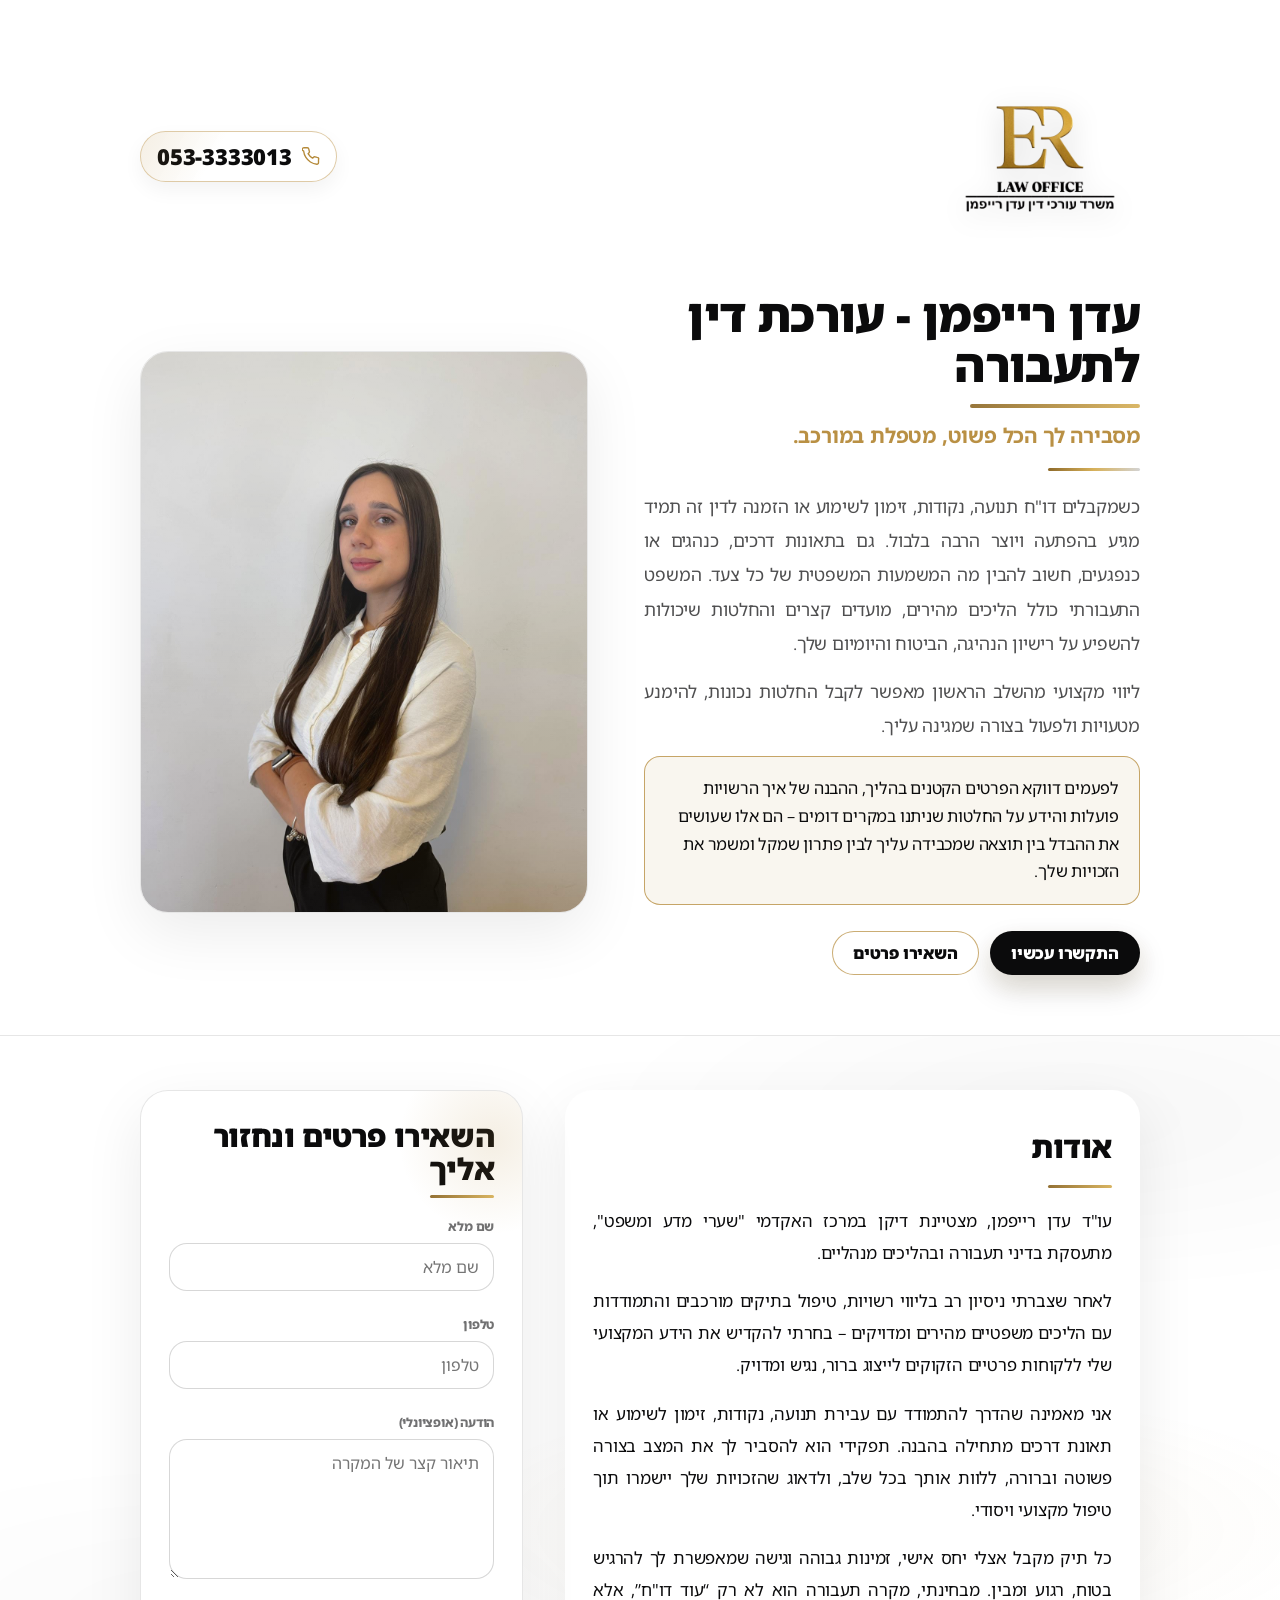
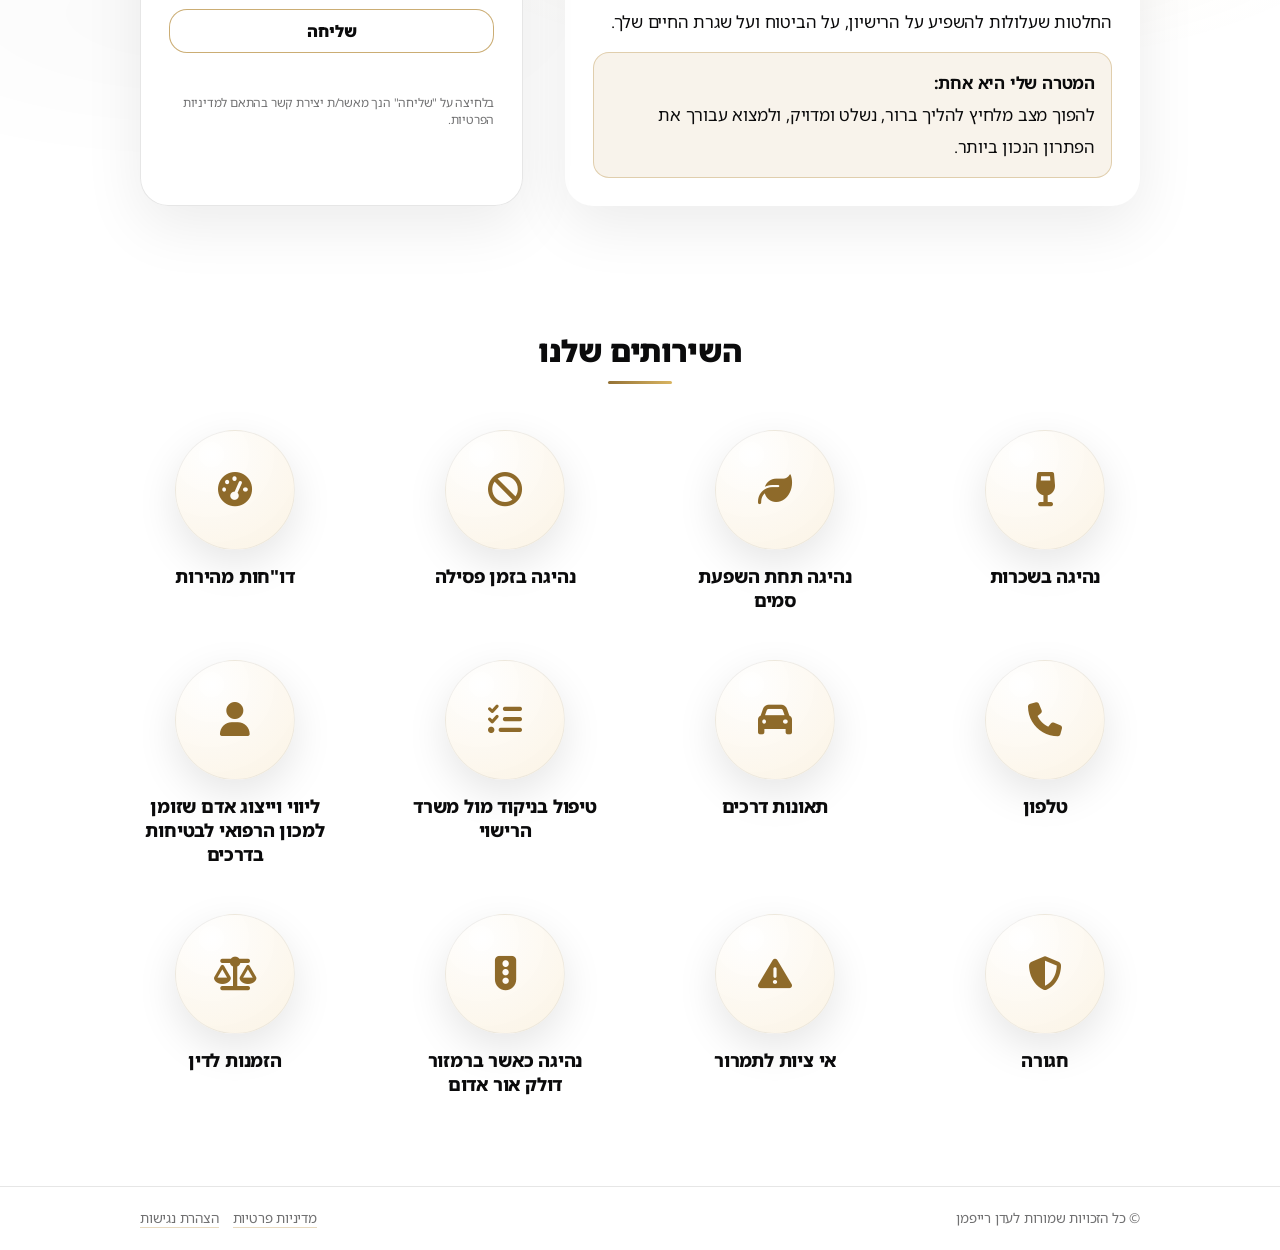
==== index.html @ 99b21a5d "website" ====
<!doctype html>
<html lang="he" dir="rtl">
<head>
  <meta charset="UTF-8" />
  <meta name="viewport" content="width=device-width, initial-scale=1.0" />
  <title>עדן רייפמן | עורכת דין לתעבורה</title>
  <meta name="description" content="עדן רייפמן – עורכת דין לתעבורה. מסבירה לך הכל פשוט, מטפלת במורכב." />

  <link rel="preconnect" href="https://fonts.googleapis.com">
  <link rel="preconnect" href="https://fonts.gstatic.com" crossorigin>
  <link href="https://fonts.googleapis.com/css2?family=Noto+Sans+Hebrew:wght@300;400;500;600;700;800;900&display=swap" rel="stylesheet">

  <!-- Font Awesome לאייקונים -->
  <link rel="stylesheet"
        href="https://cdnjs.cloudflare.com/ajax/libs/font-awesome/6.5.2/css/all.min.css"
        crossorigin="anonymous" referrerpolicy="no-referrer" />

  <link rel="stylesheet" href="style.css" />
</head>

<body>
<main>

  <!-- HERO -->
  <section class="hero">
    <div class="container">

      <!-- TOP LINE INSIDE HERO -->
      <div class="hero-top">

        <!-- Phone (Right) -->
        <a class="phone-pill" href="tel:0533333013" aria-label="התקשרו עכשיו 053-3333013">
          <span class="phone-icon" aria-hidden="true">
            <svg width="18" height="18" viewBox="0 0 24 24" fill="none">
              <path d="M22 16.92V21a2 2 0 0 1-2.18 2
              19.86 19.86 0 0 1-8.63-3.07
              19.5 19.5 0 0 1-6-6
              19.86 19.86 0 0 1-3.07-8.67
              A2 2 0 0 1 3 1h4.09
              a2 2 0 0 1 2 1.72
              12.84 12.84 0 0 0 .7 2.81
              a2 2 0 0 1-.45 2.11L8.09 8.91
              a16 16 0 0 0 6 6
              l1.27-1.27
              a2 2 0 0 1 2.11-.45
              12.84 12.84 0 0 0 2.81.7
              A2 2 0 0 1 22 16.92z"
              stroke="currentColor"
              stroke-width="1.8"
              stroke-linecap="round"
              stroke-linejoin="round"/>
            </svg>
          </span>
          <span class="phone-number">053-3333013</span>
        </a>

        <!-- Logo (Left) -->
        <img class="logo" src="images/LOGO_noBG.png" alt="עדן רייפמן - עורכת דין לתעבורה" />
      </div>

      <div class="hero-inner">

        <div class="hero-image">
          <img src="images/EDEN.jpeg" alt="עדן רייפמן עורכת דין לתעבורה" />
        </div>

        <div class="hero-content">
          <h1 class="hero-title">עדן רייפמן - עורכת דין לתעבורה</h1>
          <p class="hero-subtitle">מסבירה לך הכל פשוט, מטפלת במורכב.</p>

          <div class="hero-line" aria-hidden="true"></div>

          <div class="hero-text">
            <p>
              כשמקבלים דו"ח תנועה, נקודות, זימון לשימוע או הזמנה לדין זה תמיד מגיע בהפתעה ויוצר הרבה בלבול. גם בתאונות דרכים, כנהגים או כנפגעים, חשוב להבין מה המשמעות המשפטית של כל צעד.
              המשפט התעבורתי כולל הליכים מהירים, מועדים קצרים והחלטות שיכולות להשפיע על רישיון הנהיגה, הביטוח והיומיום שלך.
            </p>
            <p>
              ליווי מקצועי מהשלב הראשון מאפשר לקבל החלטות נכונות, להימנע מטעויות ולפעול בצורה שמגינה עליך.
            </p>
          </div>

          <div class="highlight-box">
            לפעמים דווקא הפרטים הקטנים בהליך, ההבנה של איך הרשויות פועלות
            והידע על החלטות שניתנו במקרים דומים – הם אלו שעושים את ההבדל בין
            תוצאה שמכבידה עליך לבין פתרון שמקל ומשמר את הזכויות שלך.
          </div>

          <div class="hero-actions">
            <a class="btn btn-primary" href="tel:0533333013">התקשרו עכשיו</a>
            <a class="btn btn-outline" href="#contact">השאירו פרטים</a>
          </div>
        </div>

      </div>
    </div>
  </section>

  <!-- CONTACT + ABOUT -->
  <section id="contact" class="contact">
    <div class="container contact-inner">

      <div class="about-box">
        <h2 class="section-title">אודות</h2>

        <p>
          עו"ד עדן רייפמן, מצטיינת דיקן במרכז האקדמי "שערי מדע ומשפט",
          מתעסקת בדיני תעבורה ובהליכים מנהליים.
        </p>

        <p>
          לאחר שצברתי ניסיון רב בליווי רשויות, טיפול בתיקים מורכבים והתמודדות
          עם הליכים משפטיים מהירים ומדויקים – בחרתי להקדיש את הידע המקצועי שלי
          ללקוחות פרטיים הזקוקים לייצוג ברור, נגיש ומדויק.
        </p>

        <p>
          אני מאמינה שהדרך להתמודד עם עבירת תנועה, נקודות, זימון לשימוע או תאונת דרכים
          מתחילה בהבנה. תפקידי הוא להסביר לך את המצב בצורה פשוטה וברורה, ללוות אותך בכל שלב,
          ולדאוג שהזכויות שלך יישמרו תוך טיפול מקצועי ויסודי.
        </p>

        <p>
          כל תיק מקבל אצלי יחס אישי, זמינות גבוהה וגישה שמאפשרת לך להרגיש בטוח, רגוע ומבין.
          מבחינתי, מקרה תעבורה הוא לא רק “עוד דו"ח”, אלא החלטות שעלולות להשפיע על הרישיון,
          על הביטוח ועל שגרת החיים שלך.
        </p>

        <div class="about-focus">
          <strong>המטרה שלי היא אחת:</strong><br>
          להפוך מצב מלחיץ להליך ברור, נשלט ומדויק, ולמצוא עבורך את הפתרון הנכון ביותר.
        </div>
      </div>

      <div class="contact-card">
        <h3 class="contact-title">השאירו פרטים ונחזור אליך</h3>

        <form class="contact-form"
              action="https://formsubmit.co/edenr.lawyers@gmail.com"
              method="POST">

          <!-- FormSubmit settings -->
          <input type="hidden" name="_subject" value="פנייה חדשה מהאתר – עדן רייפמן">
          <input type="hidden" name="_captcha" value="false">
          <input type="hidden" name="_template" value="table">
          <input type="hidden" name="_next" value="thank-you.html">

          <label class="field">
            <span>שם מלא</span>
            <input type="text" name="name" placeholder="שם מלא" required>
          </label>

          <label class="field">
            <span>טלפון</span>
            <input type="tel" name="phone" placeholder="טלפון" required>
          </label>

          <label class="field">
            <span>הודעה (אופציונלי)</span>
            <textarea name="message" placeholder="תיאור קצר של המקרה"></textarea>
          </label>

          <button class="btn btn-outline btn-block" type="submit">שליחה</button>

          <p class="fine-print">
            בלחיצה על "שליחה" הנך מאשר/ת יצירת קשר בהתאם למדיניות הפרטיות.
          </p>
        </form>
      </div>

    </div>
  </section>

  <!-- SERVICES -->
  <section class="services" id="services">
    <div class="container">
      <h2 class="section-title services-title">השירותים שלנו</h2>

      <div class="services-grid">

        <article class="service-card">
          <div class="service-icon">
            <i class="fa-solid fa-wine-glass"></i>
          </div>
          <h3>נהיגה בשכרות</h3>
        </article>

        <article class="service-card">
          <div class="service-icon">
            <i class="fa-solid fa-leaf"></i>
          </div>
          <h3>נהיגה תחת השפעת סמים</h3>
        </article>

        <article class="service-card">
          <div class="service-icon">
            <i class="fa-solid fa-ban"></i>
          </div>
          <h3>נהיגה בזמן פסילה</h3>
        </article>

        <article class="service-card">
          <div class="service-icon">
            <i class="fa-solid fa-gauge-high"></i>
          </div>
          <h3>דו"חות מהירות</h3>
        </article>

        <article class="service-card">
          <div class="service-icon">
            <i class="fa-solid fa-phone"></i>
          </div>
          <h3>טלפון</h3>
        </article>

        <article class="service-card">
          <div class="service-icon">
            <i class="fa-solid fa-car"></i>
          </div>
          <h3>תאונות דרכים</h3>
        </article>

        <article class="service-card">
          <div class="service-icon">
            <i class="fa-solid fa-list-check"></i>
          </div>
          <h3>טיפול בניקוד מול משרד הרישוי</h3>
        </article>

        <article class="service-card">
          <div class="service-icon">
            <i class="fa-solid fa-user"></i>
          </div>
          <h3>ליווי וייצוג אדם שזומן למכון הרפואי לבטיחות בדרכים</h3>
        </article>

<article class="service-card">
  <div class="service-icon">
<i class="fa-solid fa-shield-halved"></i>
  </div>
  <h3>חגורה</h3>
</article>


        <article class="service-card">
          <div class="service-icon">
            <i class="fa-solid fa-triangle-exclamation"></i>
          </div>
          <h3>אי ציות לתמרור</h3>
        </article>

        <article class="service-card">
          <div class="service-icon">
            <i class="fa-solid fa-traffic-light"></i>
          </div>
          <h3>נהיגה כאשר ברמזור דולק אור אדום</h3>
        </article>

        <article class="service-card">
          <div class="service-icon">
            <i class="fa-solid fa-scale-balanced"></i>
          </div>
          <h3>הזמנות לדין</h3>
        </article>

      </div>
    </div>
  </section>

  <!-- FOOTER -->
  <footer class="footer">
    <div class="container footer-inner">
      <div>© כל הזכויות שמורות לעדן רייפמן</div>
      <div class="footer-links">
        <a href="privacy.html">מדיניות פרטיות</a>
        <a href="accessibility.html">הצהרת נגישות</a>
      </div>
    </div>
  </footer>

</main>

<script>
  document.addEventListener('DOMContentLoaded', function () {
    const cards = document.querySelectorAll('.service-card');

    if (!('IntersectionObserver' in window)) {
      cards.forEach(card => card.classList.add('in-view'));
      return;
    }

    const observer = new IntersectionObserver((entries) => {
      entries.forEach(entry => {
        if (entry.isIntersecting) {
          entry.target.classList.add('in-view');
          observer.unobserve(entry.target);
        }
      });
    }, {
      threshold: 0.2
    });

    cards.forEach(card => observer.observe(card));
  });
</script>

</body>
</html>
---- style.css ----
:root{
  --bg: #fffffff7;
  --text: #0b0b0c;
  --muted: rgba(11,11,12,.72);
  --muted2: rgba(11,11,12,.58);

  --line: rgba(11,11,12,.10);
  --line2: rgba(11,11,12,.14);

  --shadow-sm: 0 10px 30px rgba(0,0,0,.06);
  --shadow-md: 0 20px 60px rgba(0,0,0,.08);

  --radius-lg: 28px;
  --radius-md: 18px;
  --radius-pill: 999px;

  --container: 1000px;

  /* Gold accents (match logo vibe) */
  --gold: #b58a3a;
  --gold2: #d7b15a;
  --gold3: #8e6a2a;
  --gold-soft: rgba(181,138,58,.14);
  --gold-soft2: rgba(181,138,58,.22);
}

*{ box-sizing: border-box; }
html{ scroll-behavior: smooth; }
body{
  margin: 0;
  font-family: "Noto Sans Hebrew", system-ui, -apple-system, Segoe UI, Arial, sans-serif;
  background: var(--bg);
  color: var(--text);
  letter-spacing: -0.2px;
}

.container{
  width: min(var(--container), calc(100% - 40px));
  margin: 0 auto;
}

/* =========================================================
   Logo + Phone (used inside hero now)
========================================================= */
.logo{
  height: 200px; 
  width: auto;
  object-fit: contain;
  filter: drop-shadow(0 6px 14px rgba(0,0,0,.16));
}

.phone-pill{
  display: inline-flex;
  align-items: center;
  gap: 10px;
  padding: 10px 16px;
  border: 1px solid rgba(181,138,58,.45);
  border-radius: var(--radius-pill);
  text-decoration: none;
  color: var(--text);
  font-weight: 900;
  transition: transform .18s ease, background .18s ease, border-color .18s ease, box-shadow .18s ease;
  box-shadow: 0 8px 20px rgba(0,0,0,.05);
  position: relative;
  overflow: hidden;
  background: rgba(255,255,255,.86);
  backdrop-filter: blur(8px);
    font-size: 22px;
  white-space: nowrap;
}

.phone-pill::before{
  content:"";
  position:absolute;
  inset:-1px;
  background: linear-gradient(120deg, transparent 0%, var(--gold-soft) 35%, transparent 70%);
  opacity: .9;
  pointer-events:none;
  transform: translateX(-35%);
  transition: transform .45s ease;
}

.phone-pill:hover{
  transform: translateY(-1px);
  border-color: rgba(181,138,58,.70);
  box-shadow: 0 14px 32px rgba(0,0,0,.08), 0 12px 24px rgba(181,138,58,.10);
}

.phone-pill:hover::before{
  transform: translateX(35%);
}

.phone-icon{
  display: inline-flex;
  align-items: center;
  color: var(--gold);
}


/* =========================
   HERO (Landing)
========================= */
.hero{
  padding: 56px 0 60px;
}

.hero-top{
  display: flex;
  align-items: center;
  justify-content: space-between;
  margin-bottom: 34px;
  padding-bottom: 0;
  border-bottom: 0;
}


.hero-top::after{
  content: none;
}

.hero-top .logo{ order: 1; } 
.hero-top .phone-pill{ order: 2; } 

.hero-inner{
  display: grid;
  grid-template-columns: 1.05fr 0.95fr;
  gap: 56px;
  align-items: center;
}

.hero-content{ order: 1; }
.hero-image{ order: 2; }

/* Image card */
.hero-image{
  border-radius: var(--radius-lg);
  overflow: hidden;
  border: 1px solid var(--line);
  box-shadow: var(--shadow-md);
  position: relative;
  isolation: isolate;
}

.hero-image::after{
  content:"";
  position:absolute;
  inset:0;
  background:
    radial-gradient(1200px 500px at 30% 20%, rgba(255,255,255,.18), transparent 55%),
    radial-gradient(900px 420px at 70% 85%, rgba(181,138,58,.10), transparent 60%);
  pointer-events:none;
}

.hero-image img{
  width: 100%;
  height: 560px;
  object-fit: cover;
  display: block;
  transform: scale(1.01);
}

/* Text */
.hero-title{
  margin: 0;
  font-size: clamp(34px, 3.6vw, 56px);
  line-height: 1.08;
  font-weight: 900;
  letter-spacing: -0.6px;
  color: var(--text);
}

.hero-title::after{
  content:"";
  display:block;
  width: 170px;
  height: 4px;
  margin-top: 14px;
  border-radius: 999px;
  background: linear-gradient(90deg, var(--gold3), var(--gold2));
  opacity: .92;
}

.hero-subtitle{
  margin: 12px 0 0;
  font-size: clamp(16px, 1.6vw, 22px);
  line-height: 1.5;
  font-weight: 700;
  color: rgba(181,138,58,.95);
}

.hero-line{
  width: 92px;
  height: 3px;
  background: linear-gradient(90deg, var(--gold3), var(--gold2), rgba(11,11,12,.18));
  margin-top: 18px;
  border-radius: 2px;
}

.hero-text{
  margin-top: 18px;
  font-size: 17.5px;
  line-height: 1.95;
  color: var(--muted);
  max-width: 58ch;
}

.hero-text p{
  margin: 0 0 14px;
  text-align: justify;
  text-align-last: right;  
}


.hero-actions{
  margin-top: 26px;
  display: flex;
  gap: 12px;
  flex-wrap: wrap;
}

/* =========================
   Buttons (Premium + Gold)
========================= */
.btn{
  display: inline-flex;
  align-items: center;
  justify-content: center;
  padding: 13px 20px;
  border-radius: var(--radius-pill);
  text-decoration: none;
  font-weight: 900;
  font-family: inherit;
  font-size: 16px;
  line-height: 1;
  border: 1px solid rgba(11,11,12,.18);
  background: none;
  cursor: pointer;
  appearance: none;
  transition: transform .18s ease, box-shadow .18s ease, background .18s ease, color .18s ease, border-color .18s ease;
  will-change: transform;
}


.btn-primary{
  background: var(--text);
  color: #fff;
  border-color: rgba(11,11,12,.18);
  box-shadow: 0 14px 30px rgba(0,0,0,.14), 0 10px 26px rgba(181,138,58,.10);
}

.btn-primary:hover{
  transform: translateY(-1px);
  box-shadow: 0 18px 40px rgba(0,0,0,.18), 0 14px 34px rgba(181,138,58,.14);
}

.btn-outline{
  background: #fff;
  color: var(--text);
  border-color: rgba(181,138,58,.70);
}

.btn-outline:hover{
  transform: translateY(-1px);
  background: var(--gold);
  border-color: var(--gold);
  color: #fff;
  box-shadow: 0 16px 34px rgba(181,138,58,.22);
}

.btn-block{
  width: 100%;
  border-radius: var(--radius-md);
}

/* =========================
   Contact (Premium + Gold)
========================= */
.contact{
  padding: 54px 0;
  border-top: 1px solid var(--line);
  background:
    radial-gradient(900px 320px at 85% 10%, rgba(0,0,0,.03), transparent 55%),
    radial-gradient(700px 260px at 15% 70%, rgba(0,0,0,.02), transparent 60%),
    radial-gradient(780px 240px at 70% 60%, rgba(181,138,58,.06), transparent 60%),
    #fff;
}

.contact-inner{
  display: grid;
  grid-template-columns: 1.2fr 0.8fr;
  gap: 42px;
  align-items: stretch;
}



.section-title{
  margin: 0;
  font-size: 30px;
  font-weight: 900;
  letter-spacing: -0.4px;
}

.section-title::after{
  content:"";
  display:block;
  width: 64px;
  height: 3px;
  margin-top: 10px;
  border-radius: 2px;
  background: linear-gradient(90deg, var(--gold3), var(--gold2));
  opacity: .95;
}

.contact-item{
  margin: 14px 0 0;
  color: var(--muted);
  line-height: 1.7;
}

.contact-item a{
  color: var(--text);
  text-decoration: none;
  border-bottom: 1px solid rgba(181,138,58,.45);
}
.contact-item a:hover{
  border-bottom-color: rgba(181,138,58,.95);
}

.contact-card{
  border: 1px solid var(--line);
  border-radius: var(--radius-lg);
  padding: 28px 28px 26px;
  background: rgba(255,255,255,.92);
  box-shadow: var(--shadow-md);
  position: relative;
  overflow: hidden;
}

.contact-card::before{
  content:"";
  position:absolute;
  top: -60px;
  right: -80px;
  width: 220px;
  height: 220px;
  background: radial-gradient(circle at center, rgba(181,138,58,.14), transparent 60%);
  pointer-events:none;
}

.contact-title{
  margin: 0;
  font-size: 30px;
  font-weight: 900;
  letter-spacing: -0.4px;
  line-height: 1.1;
}

.contact-title::after{
  content:"";
  display:block;
  width: 64px;
  height: 3px;
  margin-top: 10px;
  border-radius: 2px;
  background: linear-gradient(90deg, var(--gold3), var(--gold2));
  opacity: .95;
}

.contact-form{
  margin-top: 20px;
  display: grid;
  gap: 25px;
}

.field span{
  display: block;
  font-size: 12.5px;
  margin-bottom: 8px;
  color: var(--muted2);
  font-weight: 800;
}

.field input,
.field textarea{
  width: 100%;
  padding: 12px 14px;
  border: 1px solid rgba(11,11,12,.16);
  border-radius: var(--radius-md);
  font-size: 16px;
  outline: none;
  background: #fff;
  transition: border-color .18s ease, box-shadow .18s ease;
}

.field textarea{
  min-height: 140px;
  resize: vertical;
}
.field input,
.field textarea{
  font-family: inherit;
}
.field input::placeholder,
.field textarea::placeholder{
  font-family: inherit;
}
.field input[type="tel"]{
  direction: rtl;
  text-align: right;
}


.field input:focus,
.field textarea:focus{
  border-color: rgba(181,138,58,.55);
  box-shadow: 0 0 0 4px rgba(181,138,58,.10);
}

.fine-print{
  margin: 16px 0 0;
  font-size: 12px;
  color: var(--muted2);
}

/* =========================
   Footer
========================= */
.footer{
  border-top: 1px solid var(--line);
  padding: 22px 0;
}

.footer-inner{
  display: flex;
  justify-content: space-between;
  align-items: center;
  gap: 14px;
  flex-wrap: wrap;
  font-size: 13.5px;
  color: var(--muted2);
}

.footer-links{
  display: flex;
  gap: 14px;
}

.footer a{
  color: var(--muted2);
  text-decoration: none;
  border-bottom: 1px solid rgba(181,138,58,.32);
}
.footer a:hover{
  border-bottom-color: rgba(181,138,58,.75);
}

/* =========================
   Responsive
========================= */
@media (max-width: 980px){
  .hero-inner{
    grid-template-columns: 1fr;
    gap: 22px;
  }

  .hero-image{ order: 1; }
  .hero-content{ order: 2; }

  .hero-image img{ height: 420px; }

  .contact-inner{
    grid-template-columns: 1fr;
  }
}

@media (max-width: 768px){
  .hero-top{
    flex-direction: column;
    gap: 14px;
    align-items: center;
    text-align: center;
  }

  .logo{ height: 160px; } 
}

@media (max-width: 420px){
  .container{ width: min(var(--container), calc(100% - 28px)); }
  .phone-pill{ padding: 9px 14px; }
  .hero{ padding: 46px 0 52px; }
  .logo{ height: 140px; } 
}

.highlight-box{
  background: rgba(181,138,58,.08);
  border: 1.5px solid rgba(181,138,58,.75);
  padding: 18px 20px;
  border-radius: 16px;
  margin-top: 14px;
  font-size: 1.02rem;
  line-height: 1.7;
}
.about-box{
  background: #fff;
  border-radius: 28px;
  padding: 28px;
  box-shadow: var(--shadow-md);
  line-height: 1.9;
  font-size: 1.05rem;
}

.about-box p{
  margin-bottom: 14px;
    text-align: justify;
  text-align-last: right;

}

.about-focus{
  background: rgba(181,138,58,.10);
  border: 1.5px solid rgba(181,138,58,.35);
  padding: 14px 16px;
  border-radius: 16px;
  margin-top: 10px;
  line-height: 1.9;
}


/* ---------- SERVICES ---------- */
.services{
  padding: 70px 0 90px;
  background: #fff;
}

.services-title{
  text-align: center;
  margin-bottom: 46px;
}

.services-title::after{
  margin-right: auto;
  margin-left: auto;
}

.services-grid{
  display: grid;
  grid-template-columns: repeat(4, minmax(0, 1fr));
  gap: 48px 80px;
  justify-items: center;
}

.service-card{
  text-align: center;
  max-width: 230px;
  opacity: 0;
  transform: translateY(30px);
  transition: opacity .6s ease, transform .6s ease, box-shadow .2s ease;
}

.service-card.in-view{
  opacity: 1;
  transform: translateY(0);
}

.service-icon{
  width: 120px;
  height: 120px;
  border-radius: 50%;
  background:
    radial-gradient(circle at 30% 20%, rgba(255,255,255,.98), #fbf3e4);
  border: 1px solid rgba(0,0,0,.06);
  display: flex;
  align-items: center;
  justify-content: center;
  margin: 0 auto 14px;
  box-shadow: 0 14px 40px rgba(0,0,0,.10);
  transition: transform .2s ease, box-shadow .2s ease;
}

.service-icon i{
  font-size: 34px;
  color: var(--gold3);
}

.service-card h3{
  margin: 0;
  font-size: 18px;
  font-weight: 800;
}

.service-card:hover .service-icon{
  transform: translateY(-4px) scale(1.03);
  box-shadow: 0 18px 48px rgba(0,0,0,.16);
}
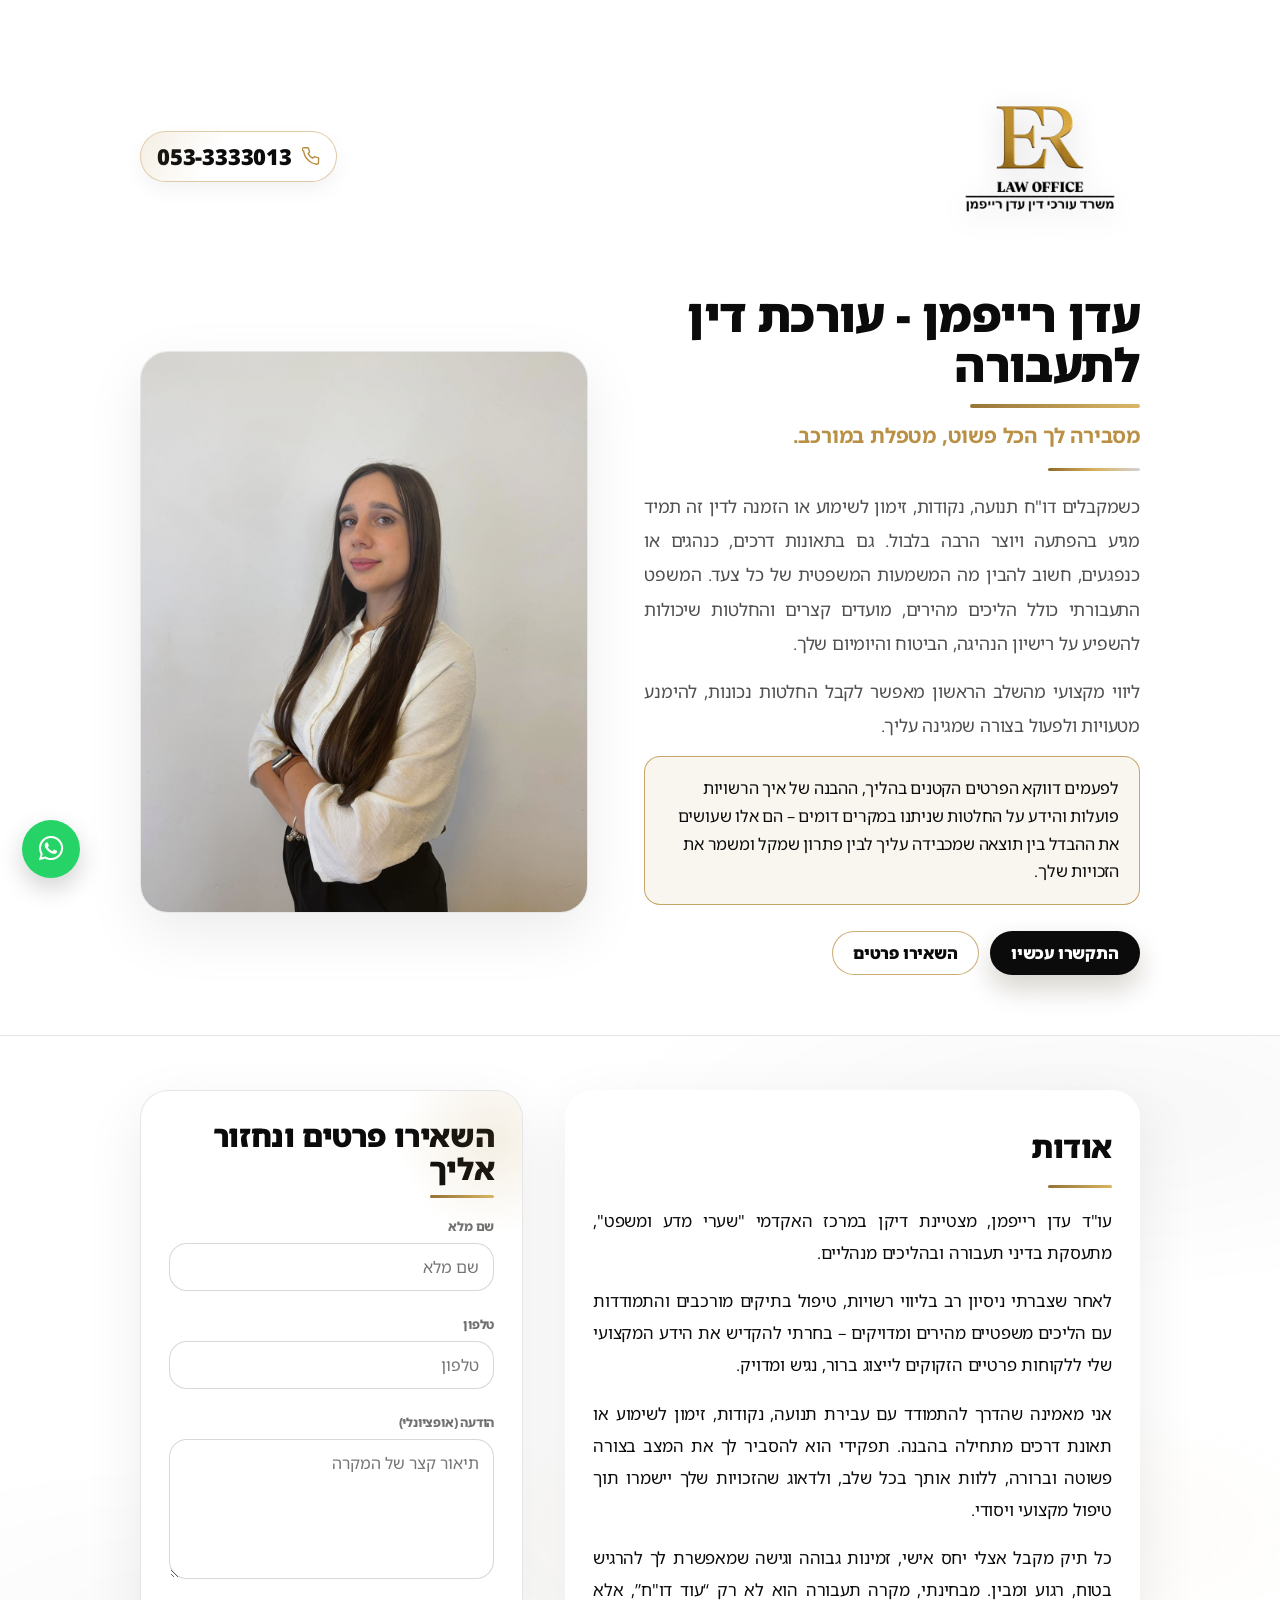
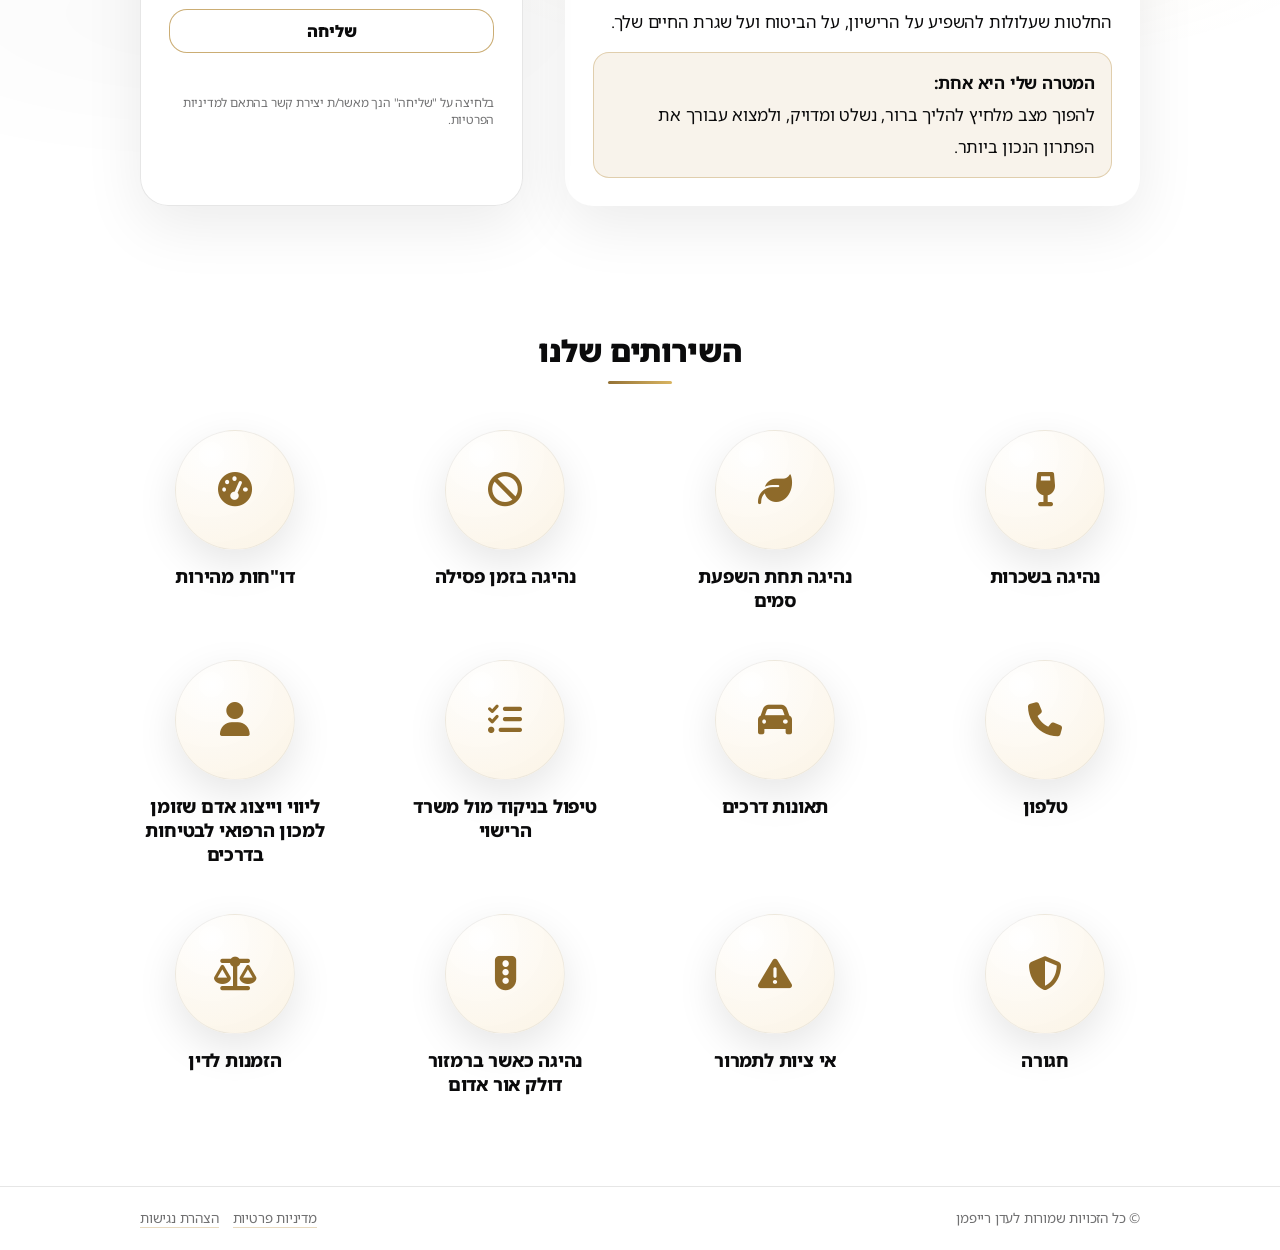
==== commit cecb0795: "WHATSAPP" ====
--- a/index.html
+++ b/index.html
@@ -280,6 +280,15 @@
 
 </main>
 
+<!-- בועית וואטסאפ -->
+<a href="https://wa.me/972533333013"
+   class="whatsapp-float"
+   target="_blank"
+   rel="noopener"
+   aria-label="צ׳אט וואטסאפ">
+   <i class="fa-brands fa-whatsapp"></i>
+</a>
+
 <script>
   document.addEventListener('DOMContentLoaded', function () {
     const cards = document.querySelectorAll('.service-card');
--- a/style.css
+++ b/style.css
@@ -592,4 +592,26 @@
 .service-card:hover .service-icon{
   transform: translateY(-4px) scale(1.03);
   box-shadow: 0 18px 48px rgba(0,0,0,.16);
+}
+.whatsapp-float {
+  position: fixed;
+  bottom: 22px;
+  left: 22px;
+  width: 58px;
+  height: 58px;
+  border-radius: 50%;
+  background: #25D366;
+  color: #fff;
+  font-size: 28px;
+  display: flex;
+  align-items: center;
+  justify-content: center;
+  text-decoration: none;
+  z-index: 1000;
+  box-shadow: 0 10px 25px rgba(0,0,0,.18);
+  transition: .2s ease;
+}
+
+.whatsapp-float:hover {
+  transform: translateY(-2px) scale(1.04);
 }
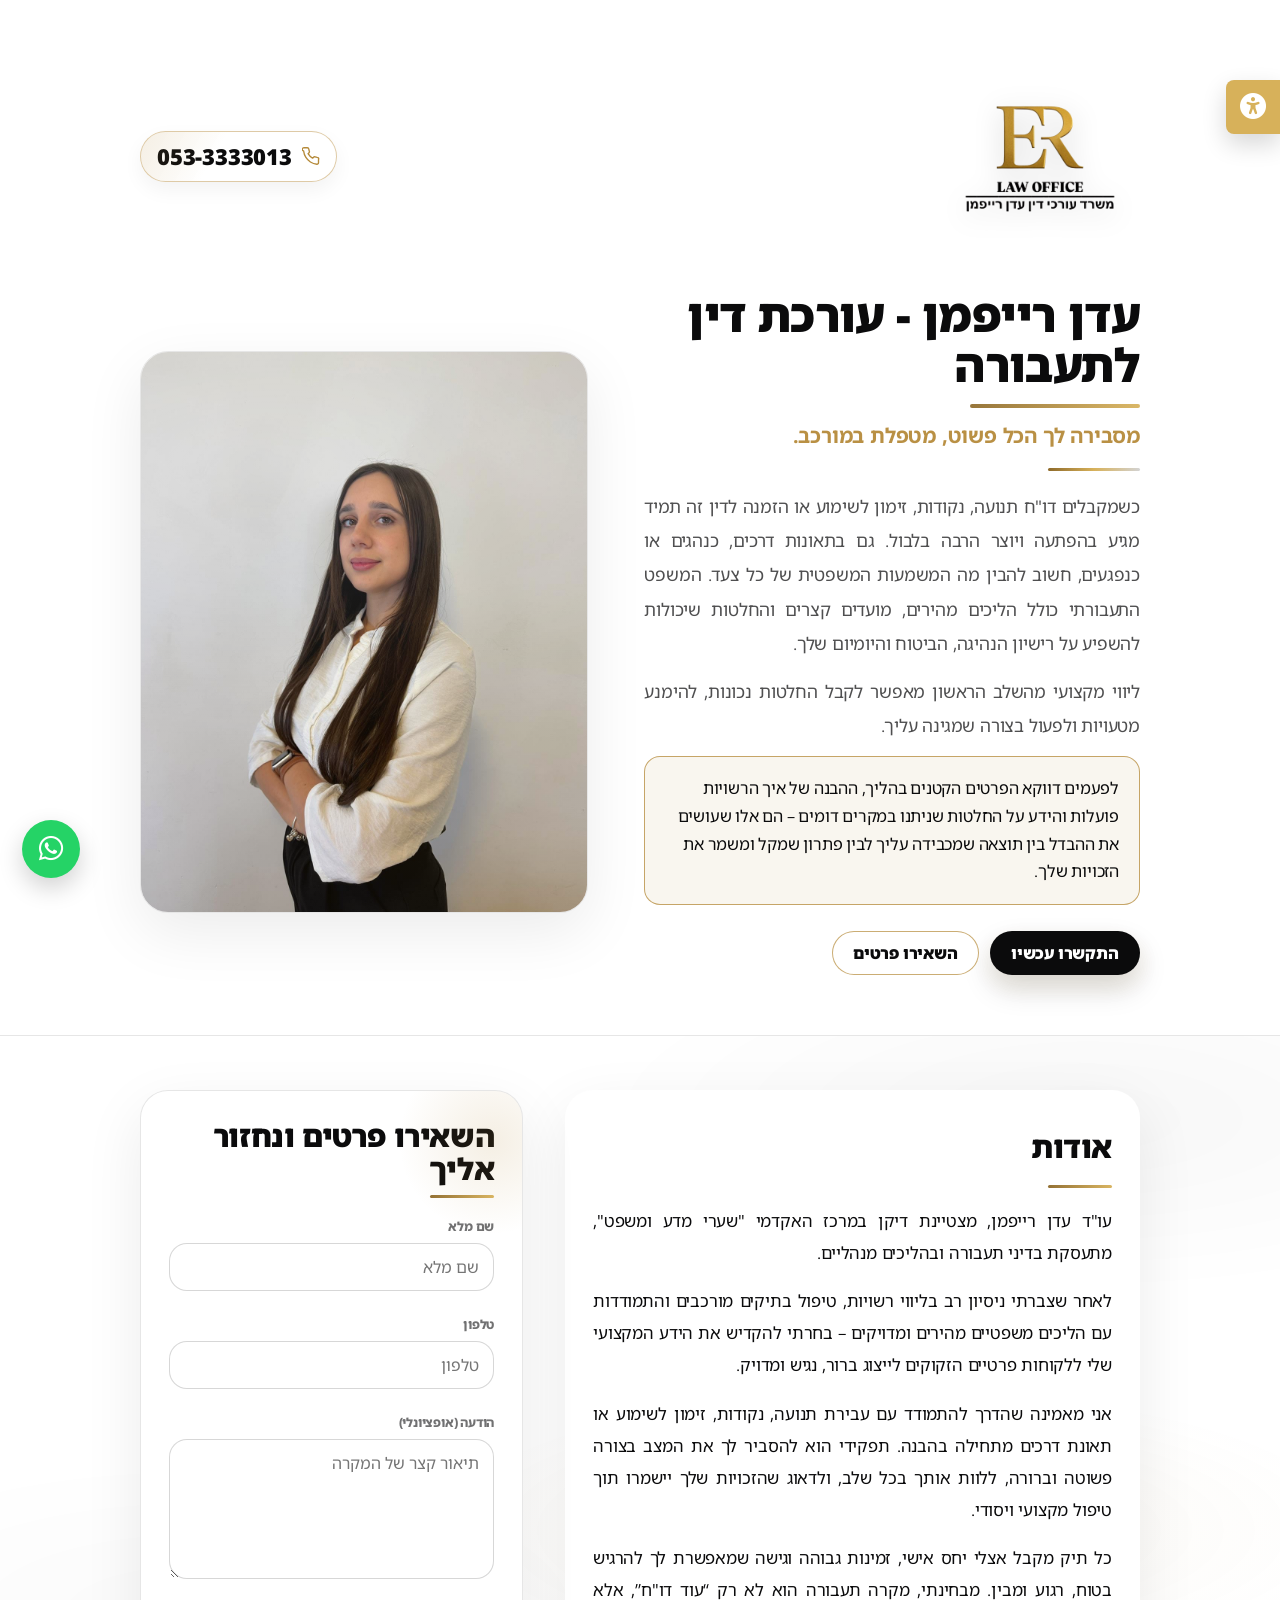
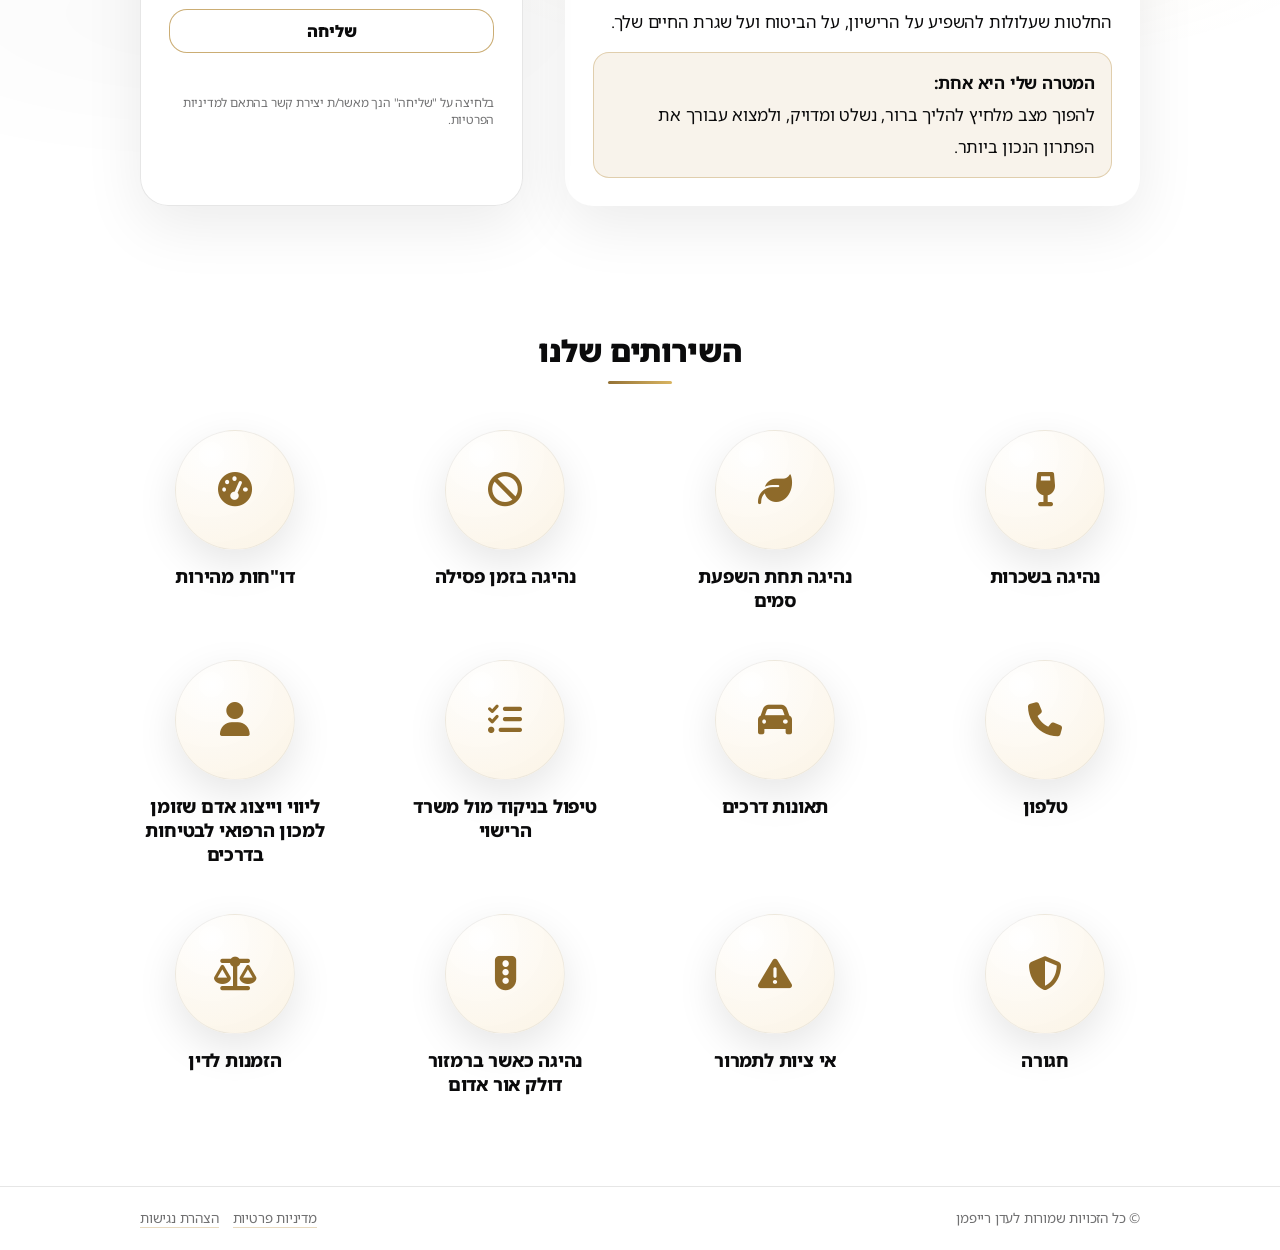
==== commit 9e32cb67: "accessibility" ====
--- a/index.html
+++ b/index.html
@@ -288,6 +288,75 @@
    aria-label="צ׳אט וואטסאפ">
    <i class="fa-brands fa-whatsapp"></i>
 </a>
+<!-- בועית נגישות -->
+<button class="accessibility-float" type="button" aria-label="תפריט נגישות">
+  <i class="fa-solid fa-universal-access"></i>
+</button>
+
+<!-- פאנל נגישות -->
+<div class="accessibility-panel" aria-hidden="true">
+  <div class="accessibility-panel-header">
+    <span>כלי נגישות</span>
+    <button class="accessibility-close" type="button" aria-label="סגירת תפריט נגישות">&times;</button>
+  </div>
+
+  <ul class="accessibility-list">
+    <li>
+      <button type="button" data-action="bigger">
+        <i class="fa-solid fa-magnifying-glass-plus"></i>
+        הגדל טקסט
+      </button>
+    </li>
+    <li>
+      <button type="button" data-action="smaller">
+        <i class="fa-solid fa-magnifying-glass-minus"></i>
+        הקטן טקסט
+      </button>
+    </li>
+    <li>
+      <button type="button" data-action="grayscale">
+        <i class="fa-solid fa-grip-lines-vertical"></i>
+        גווני אפור
+      </button>
+    </li>
+    <li>
+      <button type="button" data-action="high-contrast">
+        <i class="fa-solid fa-circle-half-stroke"></i>
+        ניגודיות גבוהה
+      </button>
+    </li>
+    <li>
+      <button type="button" data-action="invert">
+        <i class="fa-solid fa-eye"></i>
+        ניגודיות הפוכה
+      </button>
+    </li>
+    <li>
+      <button type="button" data-action="light-bg">
+        <i class="fa-solid fa-lightbulb"></i>
+        רקע בהיר
+      </button>
+    </li>
+    <li>
+      <button type="button" data-action="links">
+        <i class="fa-solid fa-link"></i>
+        הדגשת קישורים
+      </button>
+    </li>
+    <li>
+      <button type="button" data-action="readable-font">
+        <i class="fa-solid fa-font"></i>
+        פונט קריא
+      </button>
+    </li>
+    <li>
+      <button type="button" data-action="reset">
+        <i class="fa-solid fa-rotate-left"></i>
+        איפוס
+      </button>
+    </li>
+  </ul>
+</div>
 
 <script>
   document.addEventListener('DOMContentLoaded', function () {
@@ -311,6 +380,96 @@
 
     cards.forEach(card => observer.observe(card));
   });
+    /* ===== נגישות – בועית + פעולות ===== */
+  const accBtn   = document.querySelector('.accessibility-float');
+  const accPanel = document.querySelector('.accessibility-panel');
+  const accClose = document.querySelector('.accessibility-close');
+  const accButtons = document.querySelectorAll('.accessibility-list button');
+
+  if (accBtn && accPanel) {
+    accBtn.addEventListener('click', () => {
+      accPanel.classList.toggle('open');
+      accPanel.setAttribute('aria-hidden', accPanel.classList.contains('open') ? 'false' : 'true');
+    });
+  }
+
+  if (accClose && accPanel) {
+    accClose.addEventListener('click', () => {
+      accPanel.classList.remove('open');
+      accPanel.setAttribute('aria-hidden', 'true');
+    });
+  }
+
+  function clearZoomClasses() {
+    document.documentElement.classList.remove('acc-zoom-big', 'acc-zoom-small');
+  }
+
+  function clearVisualModes() {
+    document.body.classList.remove(
+      'acc-grayscale',
+      'acc-high-contrast',
+      'acc-invert',
+      'acc-light-bg',
+      'acc-highlight-links',
+      'acc-readable-font'
+    );
+  }
+
+  accButtons.forEach(btn => {
+    btn.addEventListener('click', () => {
+      const action = btn.dataset.action;
+
+      switch (action) {
+        case 'bigger':
+          clearZoomClasses();
+          document.documentElement.classList.add('acc-zoom-big');
+          break;
+
+        case 'smaller':
+          clearZoomClasses();
+          document.documentElement.classList.add('acc-zoom-small');
+          break;
+
+        case 'grayscale':
+          clearVisualModes();
+          document.body.classList.add('acc-grayscale');
+          break;
+
+        case 'high-contrast':
+          clearVisualModes();
+          document.body.classList.add('acc-high-contrast');
+          break;
+
+        case 'invert':
+          clearVisualModes();
+          document.body.classList.add('acc-invert');
+          break;
+
+        case 'light-bg':
+          clearVisualModes();
+          document.body.classList.add('acc-light-bg');
+          break;
+
+        case 'links':
+          clearVisualModes();
+          document.body.classList.add('acc-highlight-links');
+          break;
+
+        case 'readable-font':
+          clearVisualModes();
+          document.body.classList.add('acc-readable-font');
+          break;
+
+        case 'reset':
+          clearZoomClasses();
+          clearVisualModes();
+          document.documentElement.style.transform = '';
+          document.body.style.filter = '';
+          break;
+      }
+    });
+  });
+
 </script>
 
 </body>
--- a/style.css
+++ b/style.css
@@ -614,4 +614,158 @@
 
 .whatsapp-float:hover {
   transform: translateY(-2px) scale(1.04);
-}+}
+/* בועית נגישות */
+.accessibility-float {
+  position: fixed;
+  top: 80px;
+  right: 0;
+  width: 54px;
+  height: 54px;
+  border-radius: 8px 0 0 8px;
+  background: #d7b15a; /* כמו זהב באתר שלך */
+  color: #fff;
+  font-size: 26px;
+  display: flex;
+  align-items: center;
+  justify-content: center;
+  text-decoration: none;
+  z-index: 1000;
+  box-shadow: 0 10px 25px rgba(0,0,0,.16);
+  border: none;
+  cursor: pointer;
+  transition: .2s ease;
+}
+
+.accessibility-float:hover {
+  transform: translateX(-2px);
+}
+
+/* פאנל הנגישות */
+.accessibility-panel {
+  position: fixed;
+  top: 80px;
+  right: 54px;
+  width: 260px;
+  max-width: calc(100% - 54px);
+  background: #ffffff;
+  border-radius: 0 0 0 12px;
+  box-shadow: 0 18px 45px rgba(0,0,0,.18);
+  padding: 16px 18px 12px;
+  z-index: 999;
+  font-size: 14px;
+  direction: rtl;
+  display: none;
+}
+
+.accessibility-panel.open {
+  display: block;
+}
+
+.accessibility-panel-header {
+  display: flex;
+  align-items: center;
+  justify-content: space-between;
+  gap: 8px;
+  margin-bottom: 8px;
+  font-weight: 800;
+}
+
+.accessibility-panel-header span {
+  font-size: 15px;
+}
+
+.accessibility-close {
+  border: none;
+  background: transparent;
+  font-size: 20px;
+  line-height: 1;
+  cursor: pointer;
+  padding: 0;
+}
+
+.accessibility-list {
+  list-style: none;
+  margin: 4px 0 0;
+  padding: 0;
+}
+
+.accessibility-list li {
+  margin-bottom: 4px;
+}
+
+.accessibility-list button {
+  width: 100%;
+  display: flex;
+  align-items: center;
+  gap: 8px;
+  padding: 6px 4px;
+  border: none;
+  background: transparent;
+  cursor: pointer;
+  font: inherit;
+  color: #333;
+  text-align: right;
+  border-radius: 999px;
+  transition: background .15s ease, transform .15s ease;
+}
+
+.accessibility-list button i {
+  width: 18px;
+  text-align: center;
+  font-size: 14px;
+}
+
+.accessibility-list button:hover {
+  background: rgba(0,0,0,.04);
+  transform: translateX(-2px);
+}
+
+/* מעבר חלק כשמשנים זום / פילטר */
+html,
+body {
+  transition: transform .18s ease, filter .18s ease, background-color .18s ease, color .18s ease;
+}
+
+/* הגדלה / הקטנה – זום על כל העמוד */
+html.acc-zoom-big body {
+  transform: scale(1.15);
+  transform-origin: top right;
+}
+
+html.acc-zoom-small body {
+  transform: scale(0.9);
+  transform-origin: top right;
+}
+
+/* גווני אפור / ניגודיות */
+body.acc-grayscale {
+  filter: grayscale(1);
+}
+
+body.acc-high-contrast {
+  filter: contrast(1.35) brightness(1.05);
+}
+
+body.acc-invert {
+  filter: invert(1) hue-rotate(180deg);
+}
+
+/* רקע בהיר – למקרה שמוסיפים בעתיד רקעים יותר כהים */
+body.acc-light-bg {
+  background-color: #ffffff !important;
+}
+
+/* הדגשת קישורים */
+body.acc-highlight-links a {
+  text-decoration: underline !important;
+  text-decoration-thickness: 2px;
+  text-underline-offset: 3px;
+  outline: 2px solid rgba(0,0,0,.6);
+  outline-offset: 2px;
+}
+
+/* פונט קריא */
+body.acc-readable-font {
+  font-family: Arial, Helvetica, sans-serif;
+}
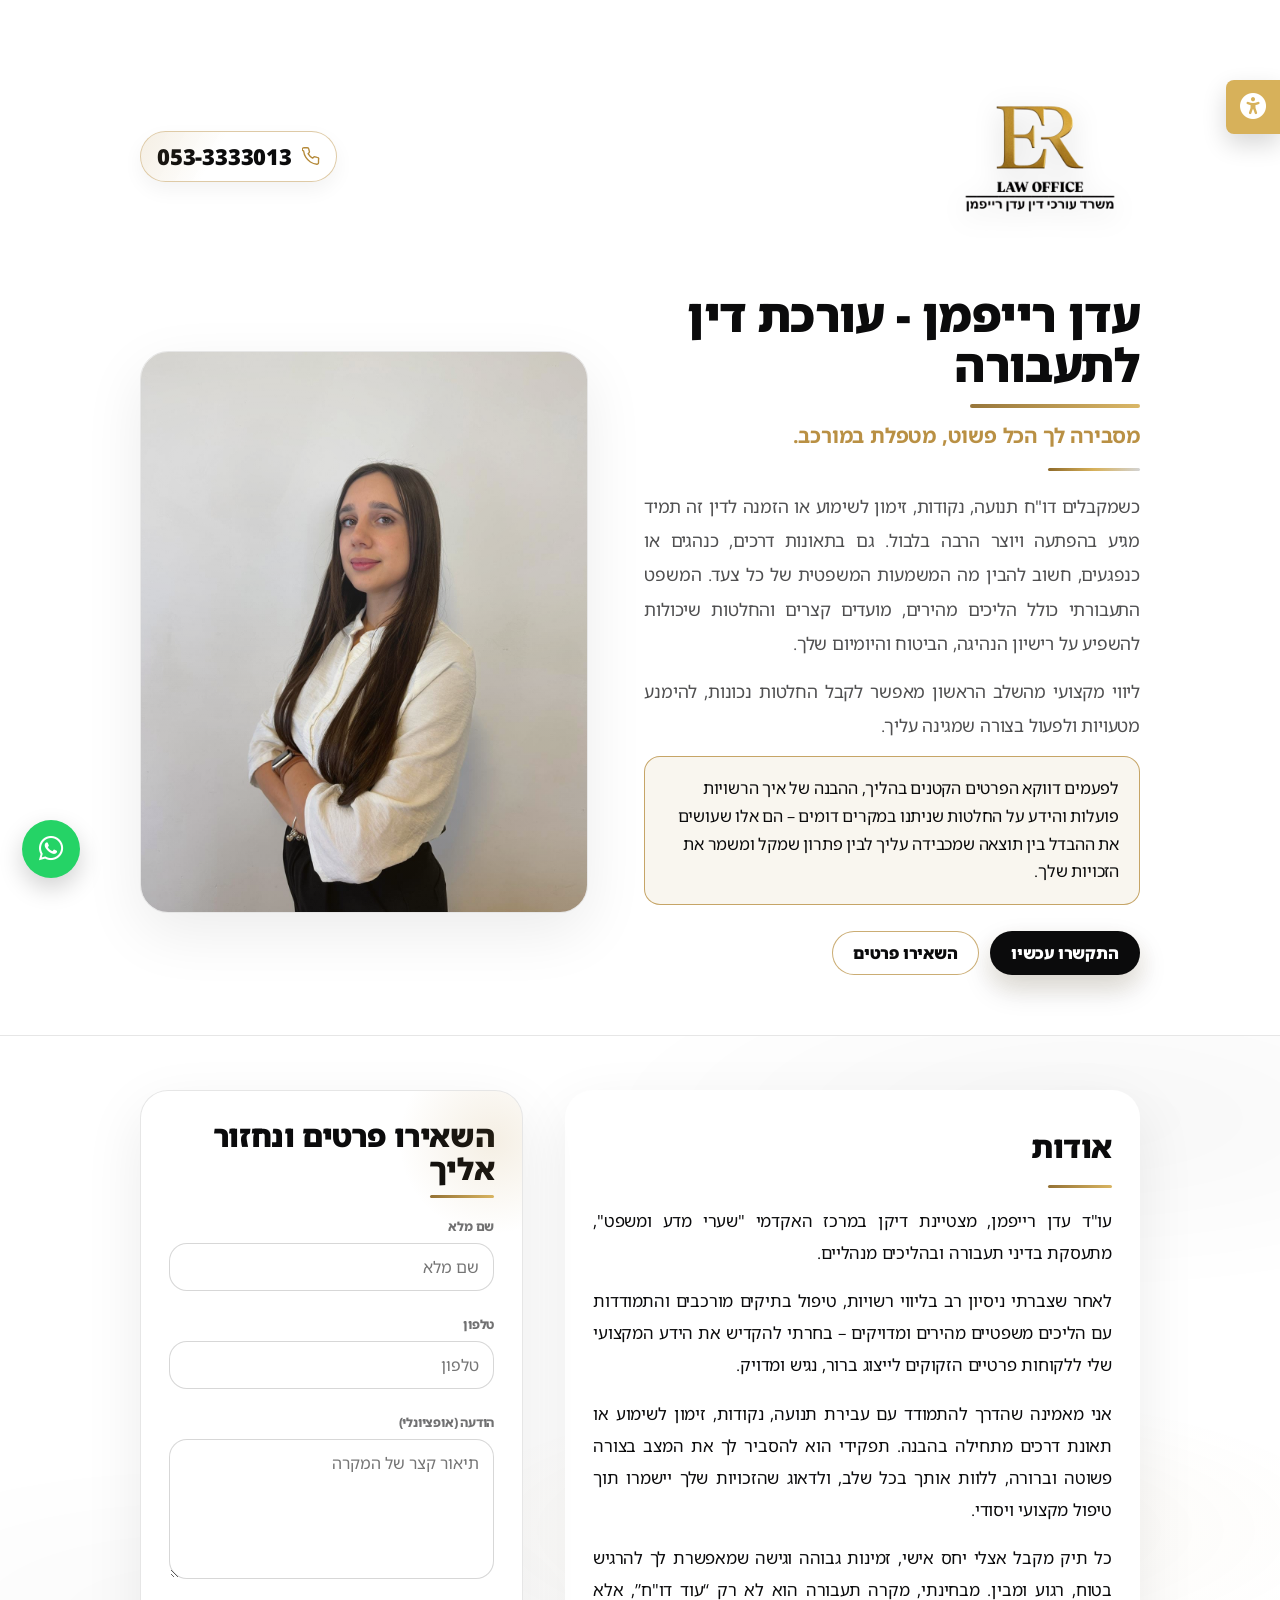
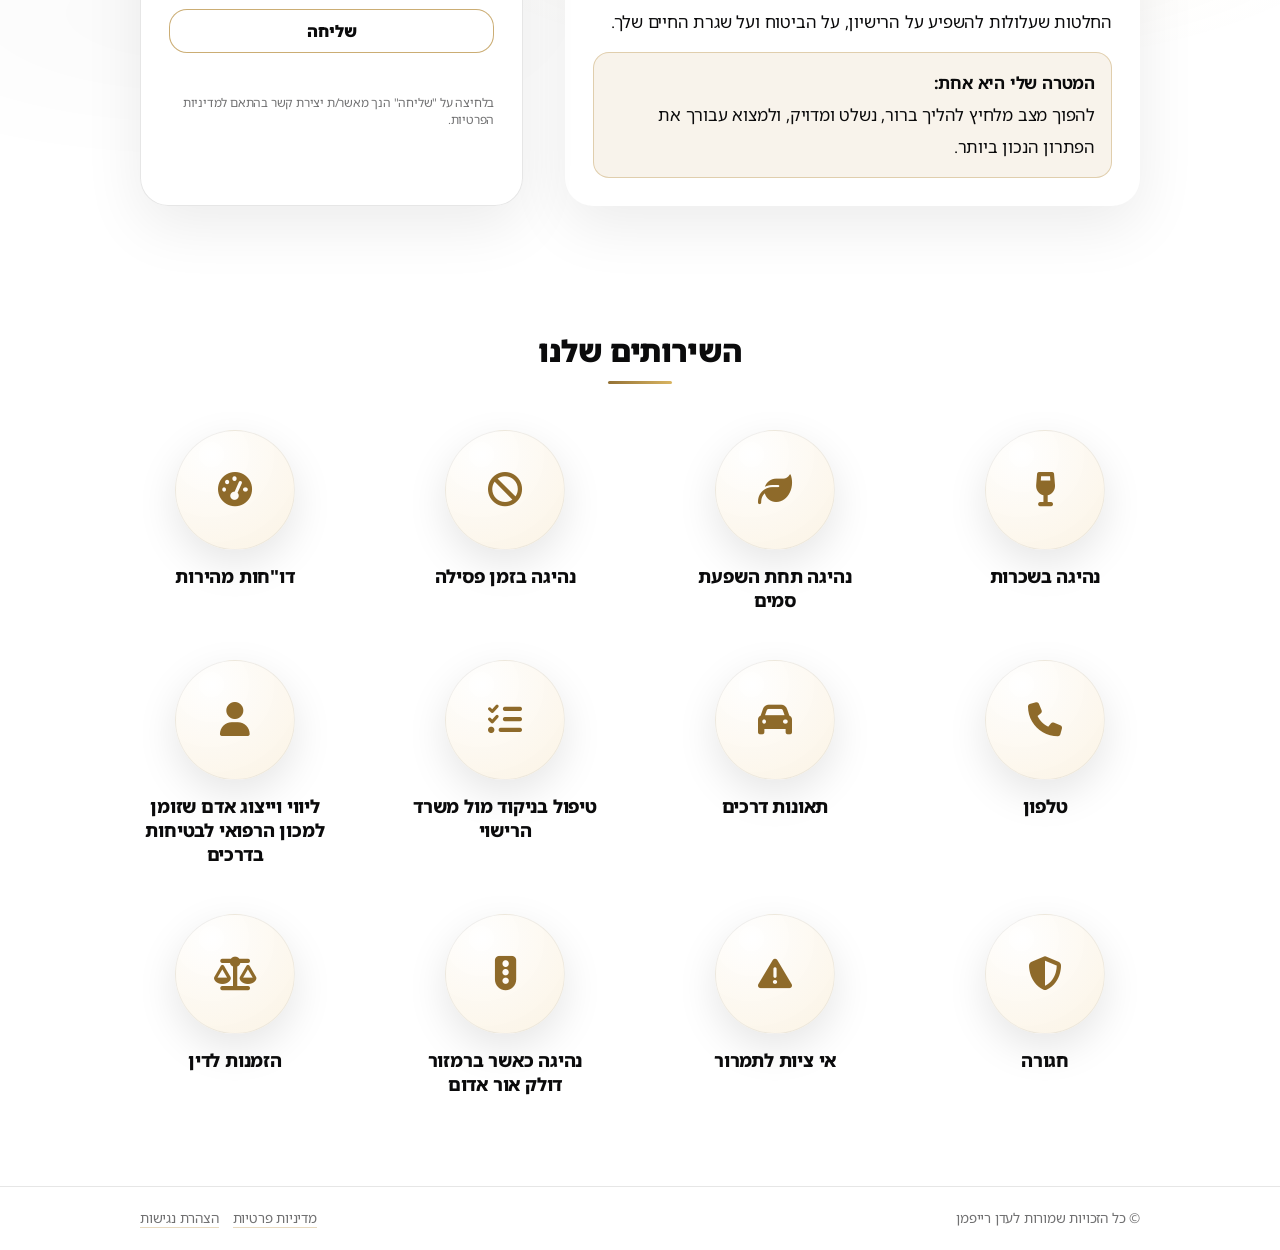
==== commit 997ed47b: "THANK YOU" ====
--- a/index.html
+++ b/index.html
@@ -145,6 +145,9 @@
           <input type="hidden" name="_template" value="table">
           <input type="hidden" name="_next" value="thank-you.html">
 
+          
+          <input type="hidden" name="_next" value="https://edenreifman.netlify.app/thank-you.html">
+
           <label class="field">
             <span>שם מלא</span>
             <input type="text" name="name" placeholder="שם מלא" required>
--- a/style.css
+++ b/style.css
@@ -769,3 +769,115 @@
 body.acc-readable-font {
   font-family: Arial, Helvetica, sans-serif;
 }
+
+.accessibility-page {
+  padding: 70px 0 80px;
+  background: #fff;
+}
+
+.accessibility-content {
+  max-width: 800px;
+  margin: 0 auto;
+  line-height: 1.9;
+  font-size: 1.02rem;
+}
+
+.accessibility-page h1 {
+  margin: 0 0 18px;
+  font-size: 32px;
+  font-weight: 900;
+}
+
+.accessibility-page h2 {
+  margin-top: 26px;
+  margin-bottom: 10px;
+  font-size: 20px;
+  font-weight: 800;
+}
+
+.accessibility-page p,
+.accessibility-page ul {
+  margin: 0 0 10px;
+}
+
+.accessibility-page ul {
+  padding-right: 20px;
+}
+.accessibility-page ul ul {
+  margin-top: 4px;
+}
+.accessibility-updated {
+  font-size: 0.9rem;
+  color: var(--muted2);
+}
+
+/* ===== עמוד תודה על פנייה ===== */
+
+.thankyou-page {
+  min-height: 100vh;
+  display: flex;
+  align-items: center;
+  justify-content: center;
+  padding: 40px 16px;
+  background: var(--bg, #f7f7f8);
+}
+
+.thankyou-card {
+  width: 100%;
+  max-width: 520px;
+  background: #fff;
+  border-radius: var(--radius-lg, 28px);
+  box-shadow: var(--shadow-md, 0 20px 60px rgba(0,0,0,.08));
+  padding: 36px 32px 32px;
+  text-align: center;
+}
+
+.thankyou-logo {
+  width: 180px;
+  max-width: 60%;
+  margin-bottom: 18px;
+  display: inline-block;
+}
+
+.thankyou-title {
+  margin: 0 0 12px;
+  font-size: 1.8rem;
+  font-weight: 700;
+}
+
+.thankyou-text {
+  margin: 0 0 8px;
+  font-size: 1rem;
+  line-height: 1.7;
+  color: var(--muted, rgba(11,11,12,.72));
+}
+
+.thankyou-text.secondary {
+  font-size: 0.96rem;
+}
+
+.thankyou-phone {
+  font-weight: 600;
+  color: var(--text, #0b0b0c);
+  text-decoration: none;
+  border-bottom: 1px solid rgba(11,11,12,.2);
+}
+
+.thankyou-phone:hover,
+.thankyou-phone:focus {
+  border-bottom-color: currentColor;
+}
+
+.thankyou-actions {
+  margin-top: 24px;
+  display: flex;
+  flex-wrap: wrap;
+  gap: 10px;
+  justify-content: center;
+}
+
+.thankyou-actions .btn {
+  min-width: 170px;
+  justify-content: center;
+  gap: 6px;
+}
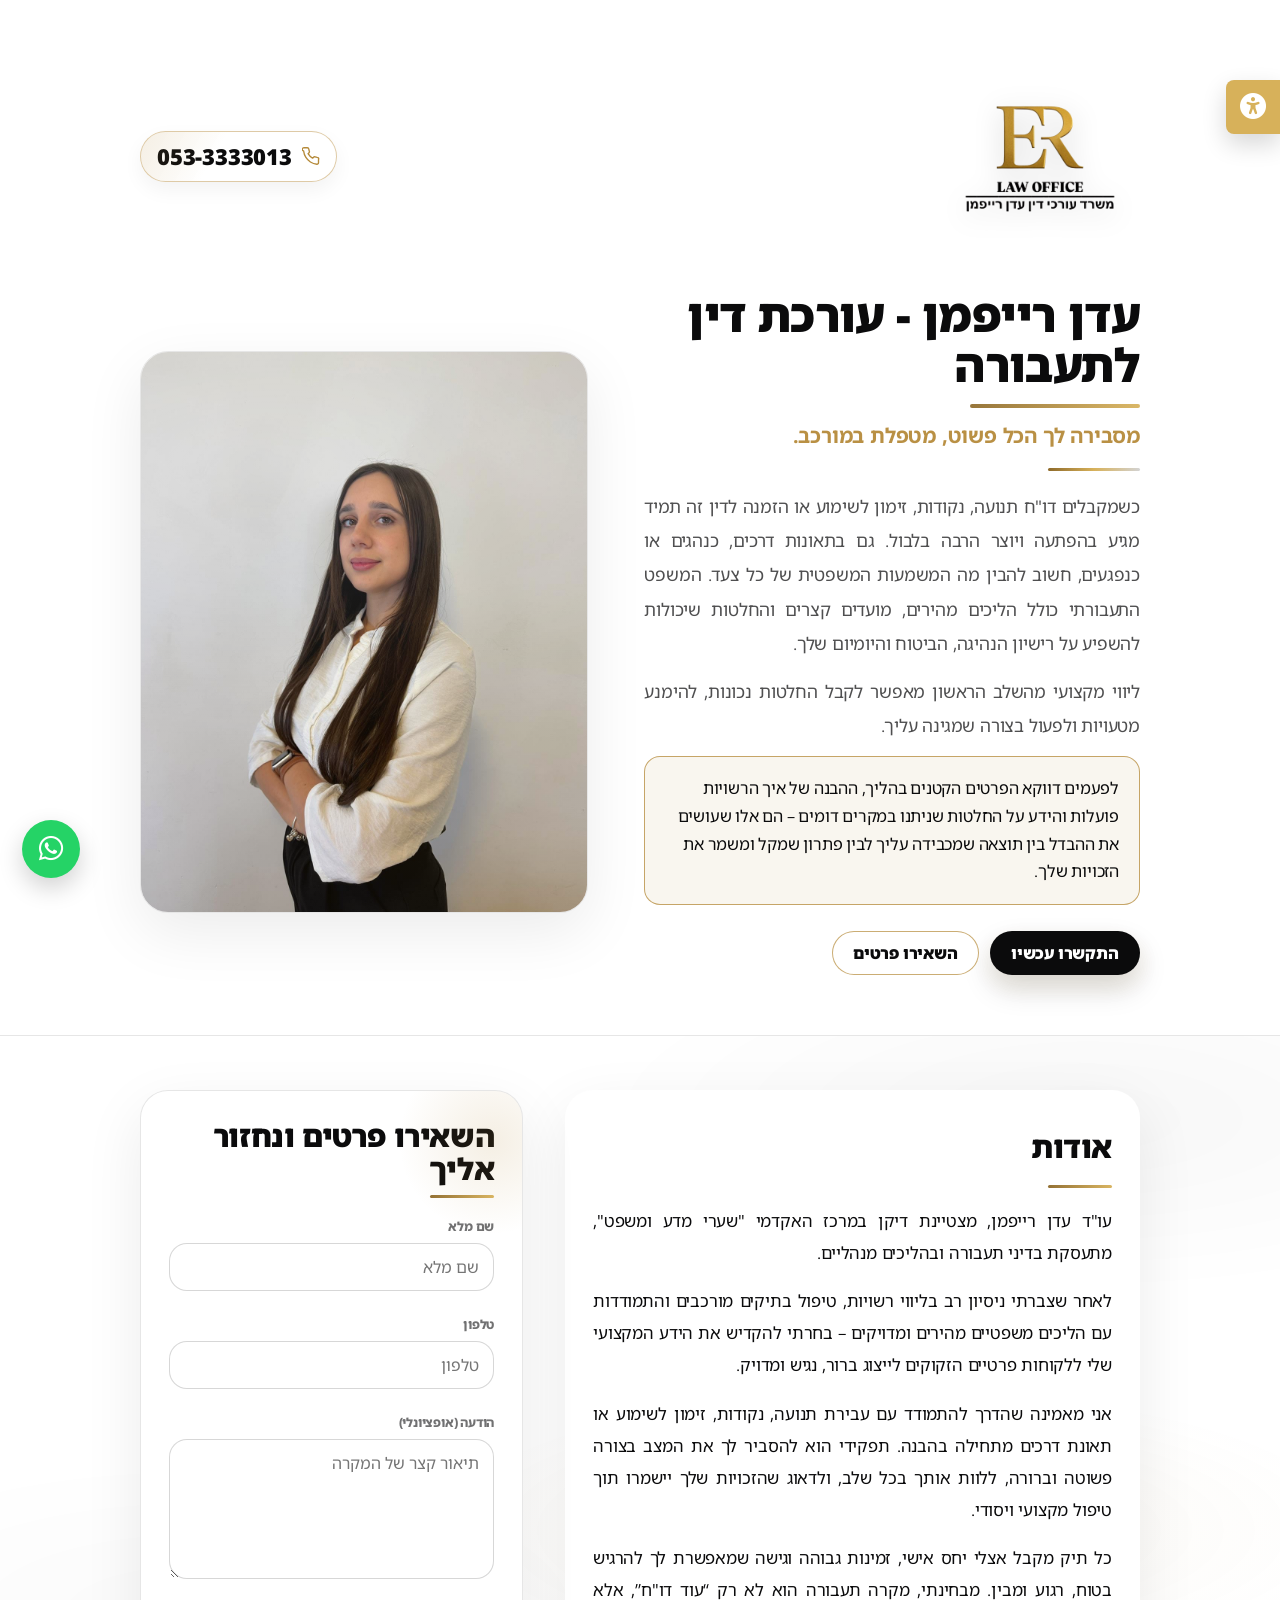
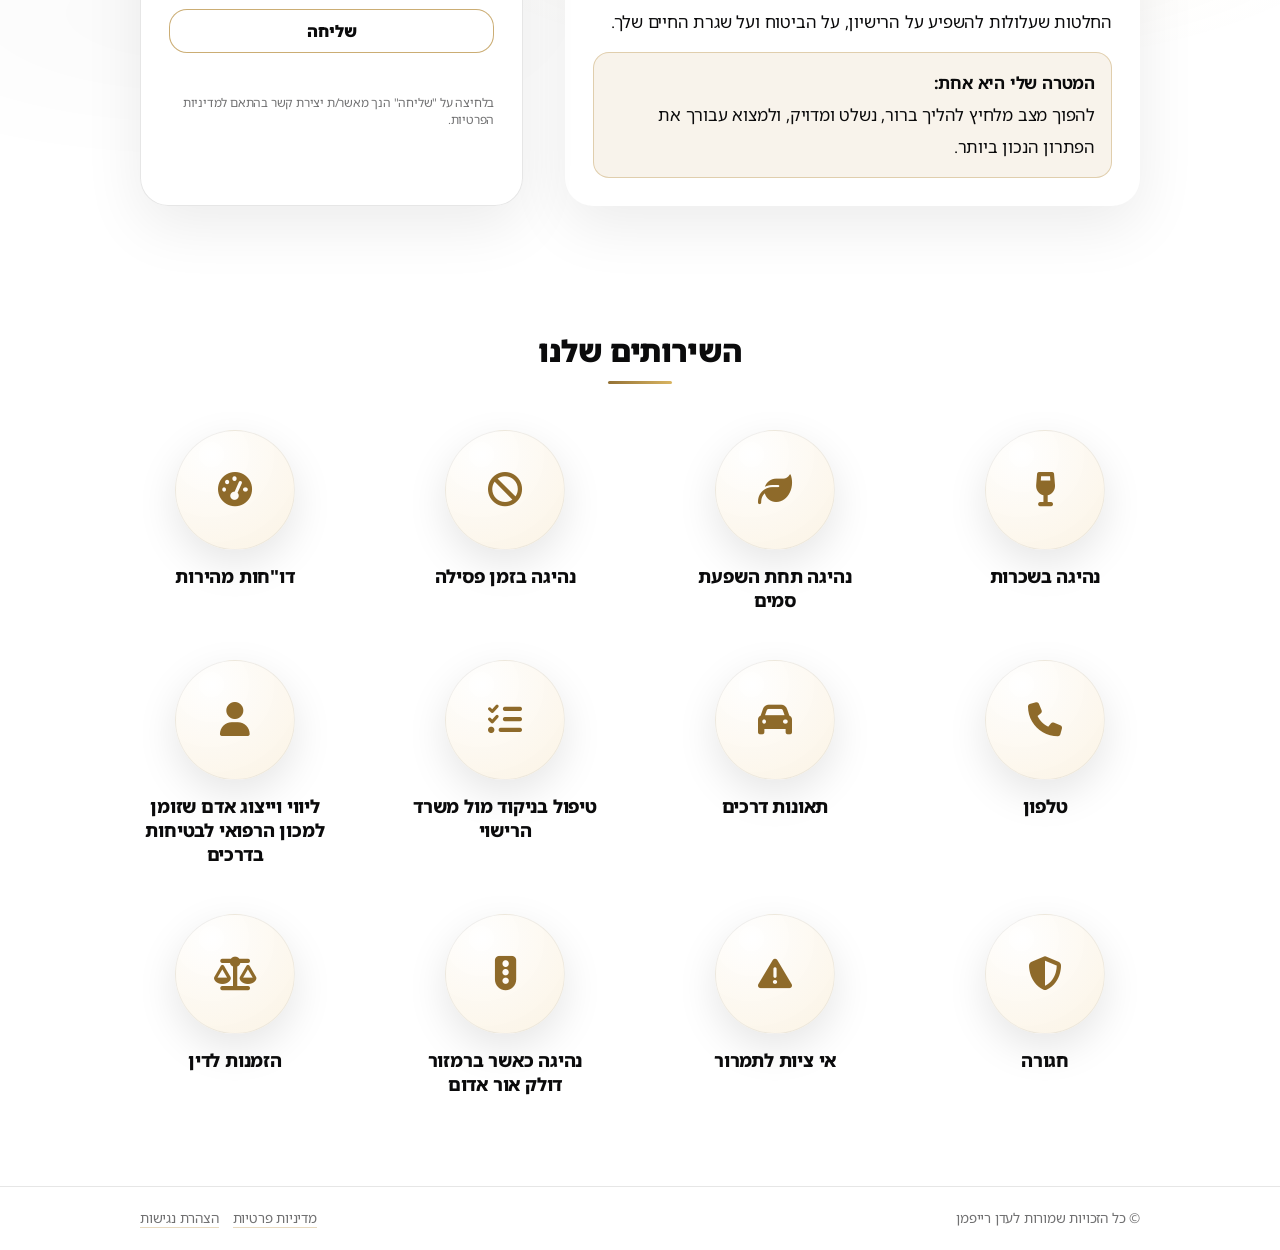
==== commit bacf0536: "LOGO WEBSITE" ====
--- a/index.html
+++ b/index.html
@@ -68,6 +68,9 @@
           <h1 class="hero-title">עדן רייפמן - עורכת דין לתעבורה</h1>
           <p class="hero-subtitle">מסבירה לך הכל פשוט, מטפלת במורכב.</p>
 
+          <link rel="icon" type="image/png" sizes="32x32" href="images/LOGO_noBG.png">
+          <link rel="icon" type="image/png" sizes="16x16" href="images/LOGO_noBG.png">
+
           <div class="hero-line" aria-hidden="true"></div>
 
           <div class="hero-text">
@@ -146,7 +149,7 @@
           <input type="hidden" name="_next" value="thank-you.html">
 
           
-          <input type="hidden" name="_next" value="https://edenreifman.netlify.app/thank-you.html">
+          <input type="hidden" name="_next" value="https://edenreifman.com/thank-you.html">
 
           <label class="field">
             <span>שם מלא</span>
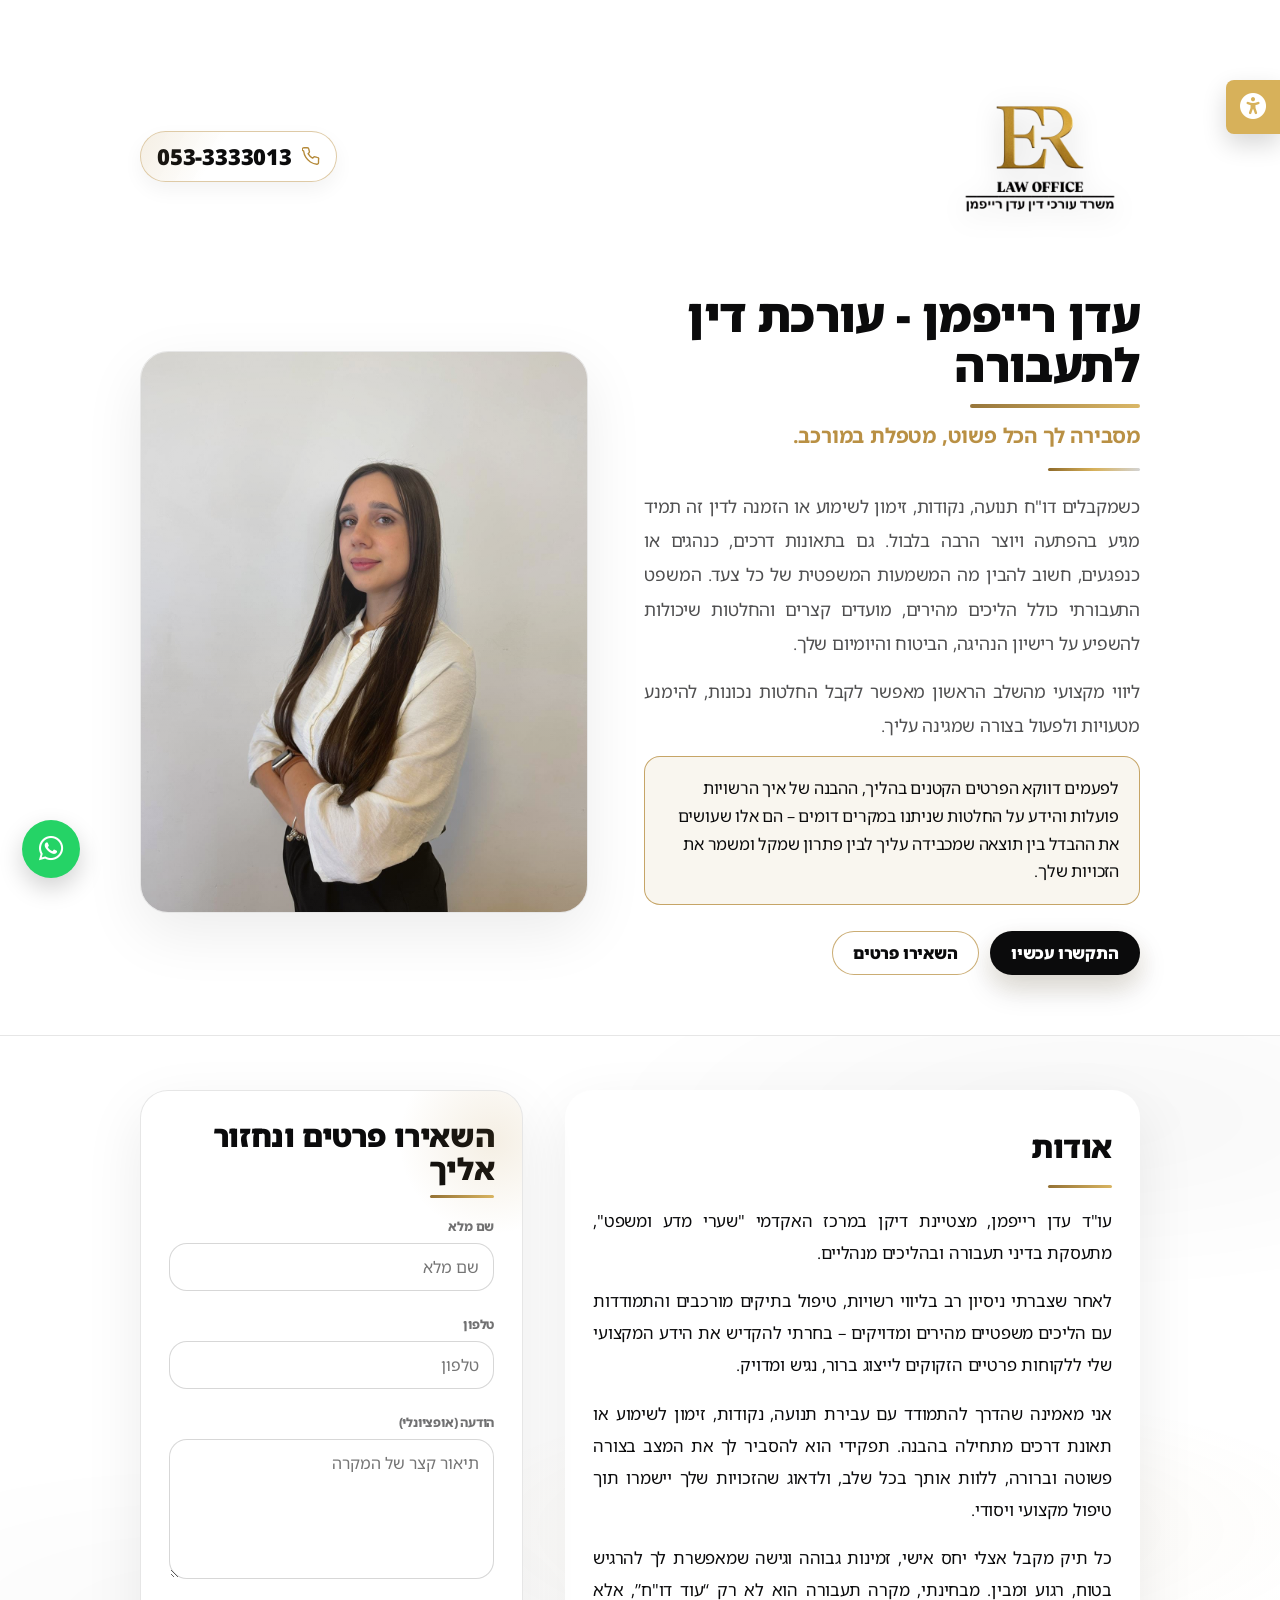
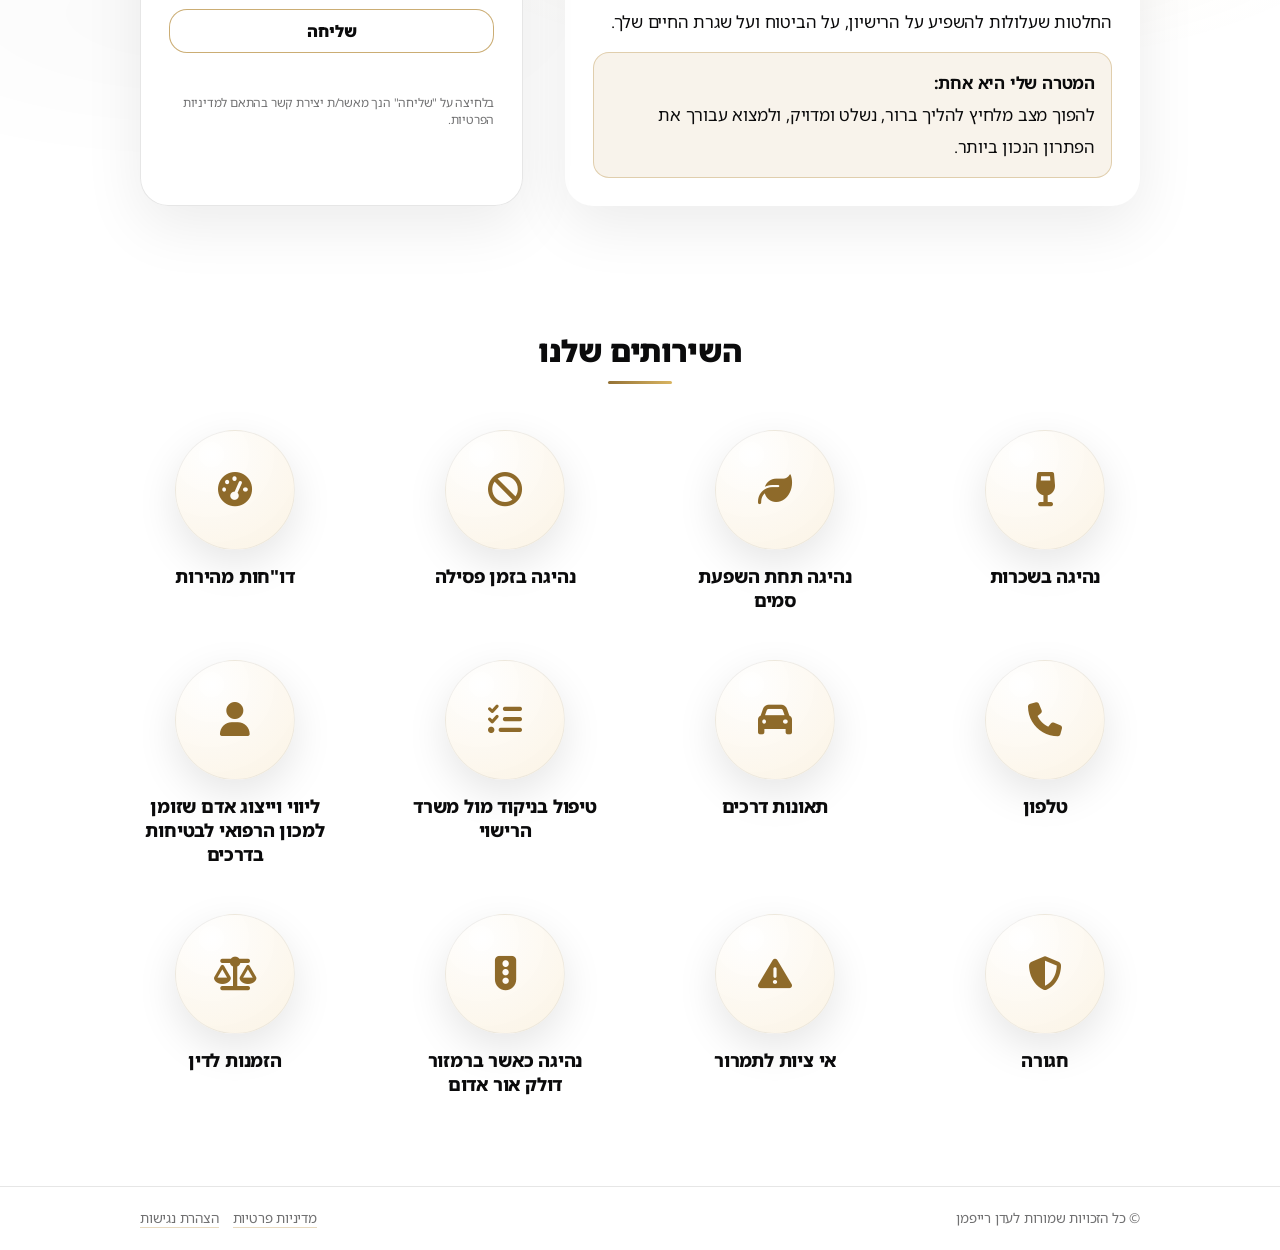
==== commit f73e3371: "FIX ICON ON TAB" ====
--- a/index.html
+++ b/index.html
@@ -14,6 +14,8 @@
   <link rel="stylesheet"
         href="https://cdnjs.cloudflare.com/ajax/libs/font-awesome/6.5.2/css/all.min.css"
         crossorigin="anonymous" referrerpolicy="no-referrer" />
+<link rel="icon" type="image/png" sizes="32x32" href="images/LOGO_noBG - Copy.png">
+<link rel="icon" type="image/png" sizes="16x16" href="images/LOGO_noBG - Copy.png">
 
   <link rel="stylesheet" href="style.css" />
 </head>
@@ -68,9 +70,6 @@
           <h1 class="hero-title">עדן רייפמן - עורכת דין לתעבורה</h1>
           <p class="hero-subtitle">מסבירה לך הכל פשוט, מטפלת במורכב.</p>
 
-          <link rel="icon" type="image/png" sizes="32x32" href="images/LOGO_noBG.png">
-          <link rel="icon" type="image/png" sizes="16x16" href="images/LOGO_noBG.png">
-
           <div class="hero-line" aria-hidden="true"></div>
 
           <div class="hero-text">
